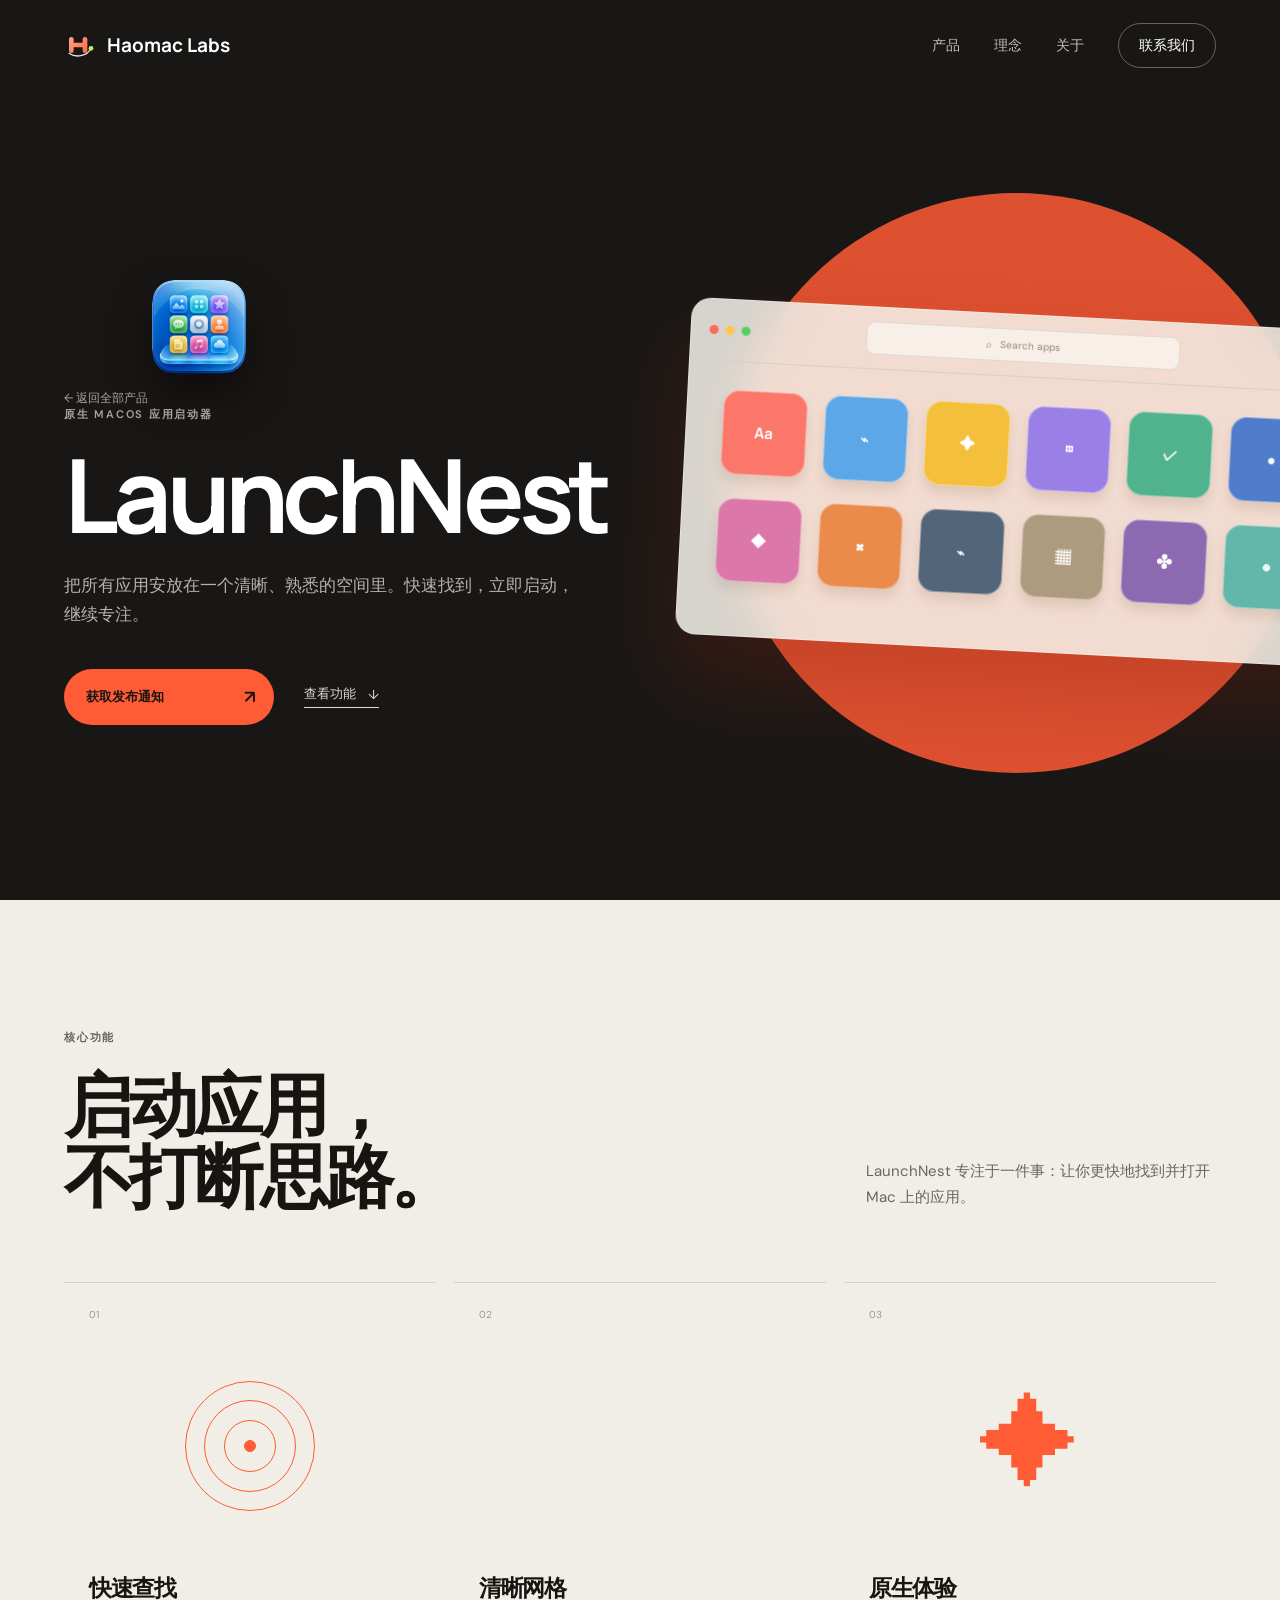
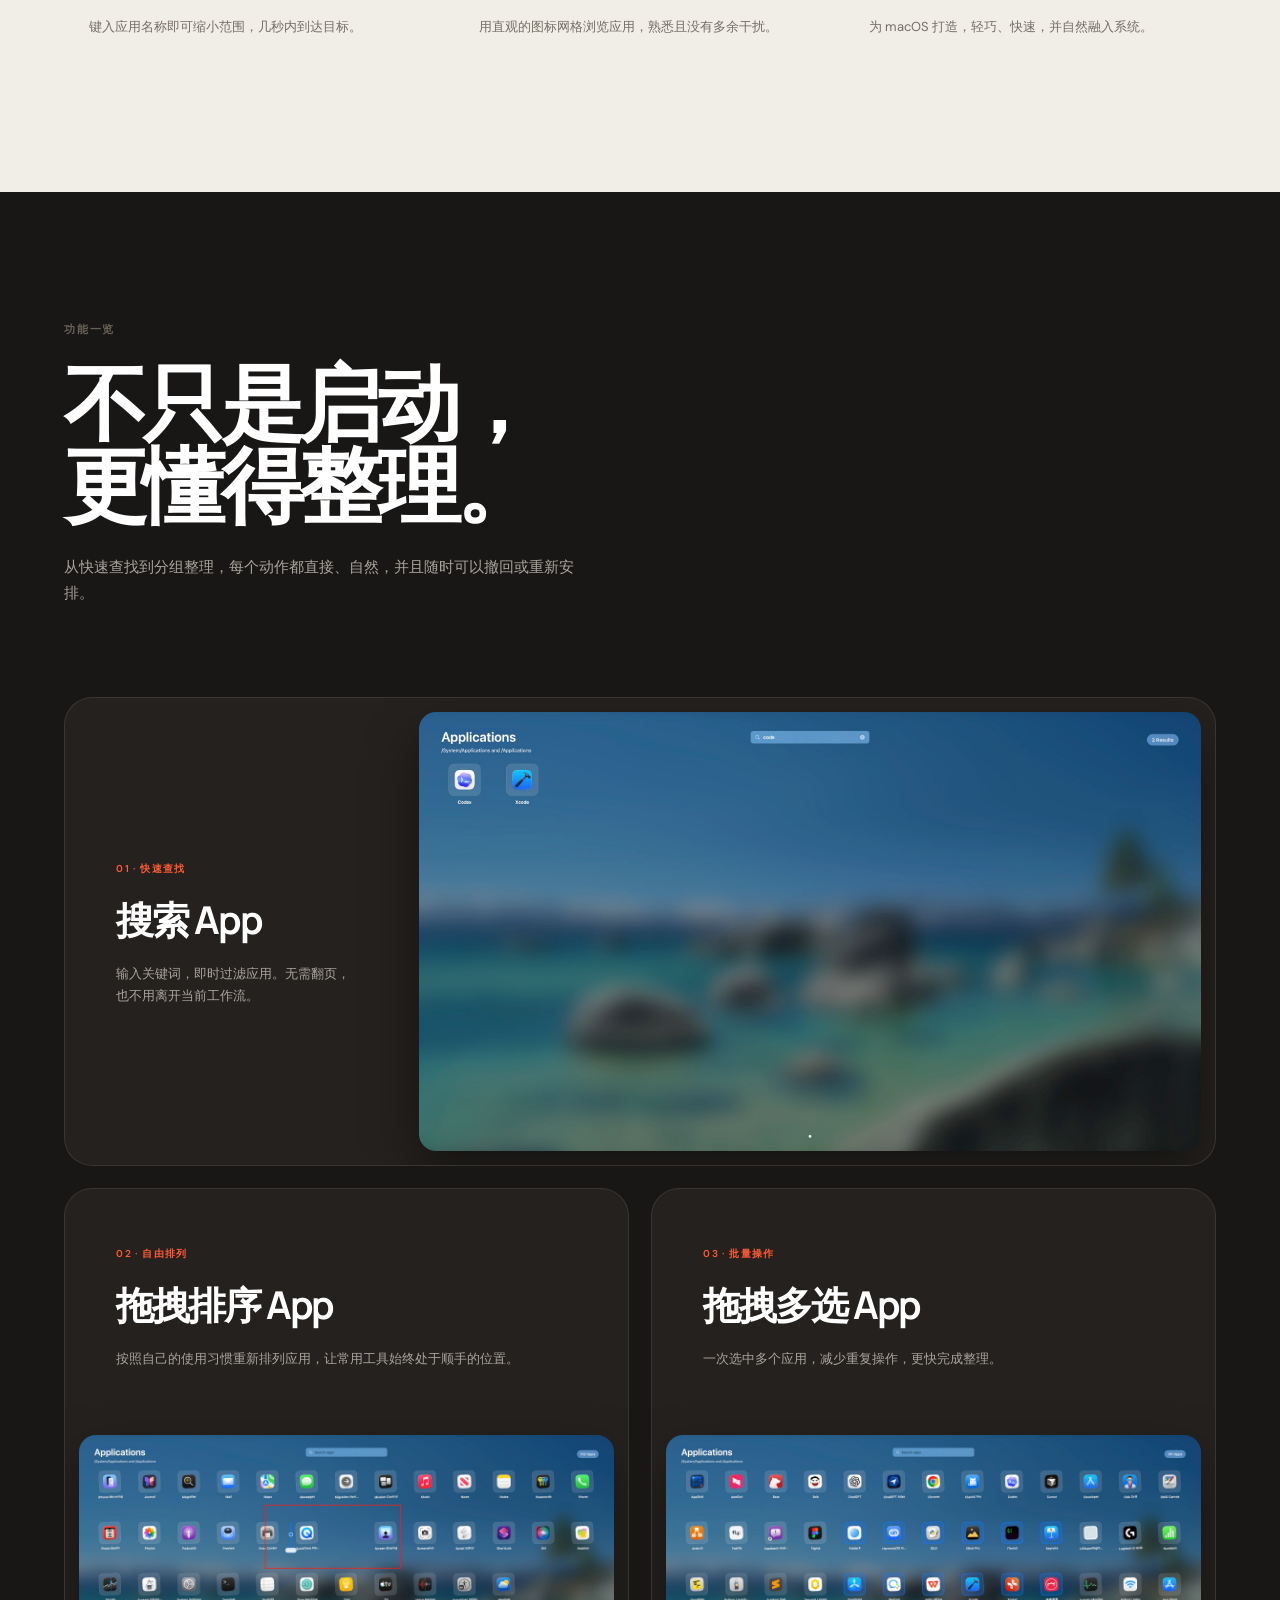
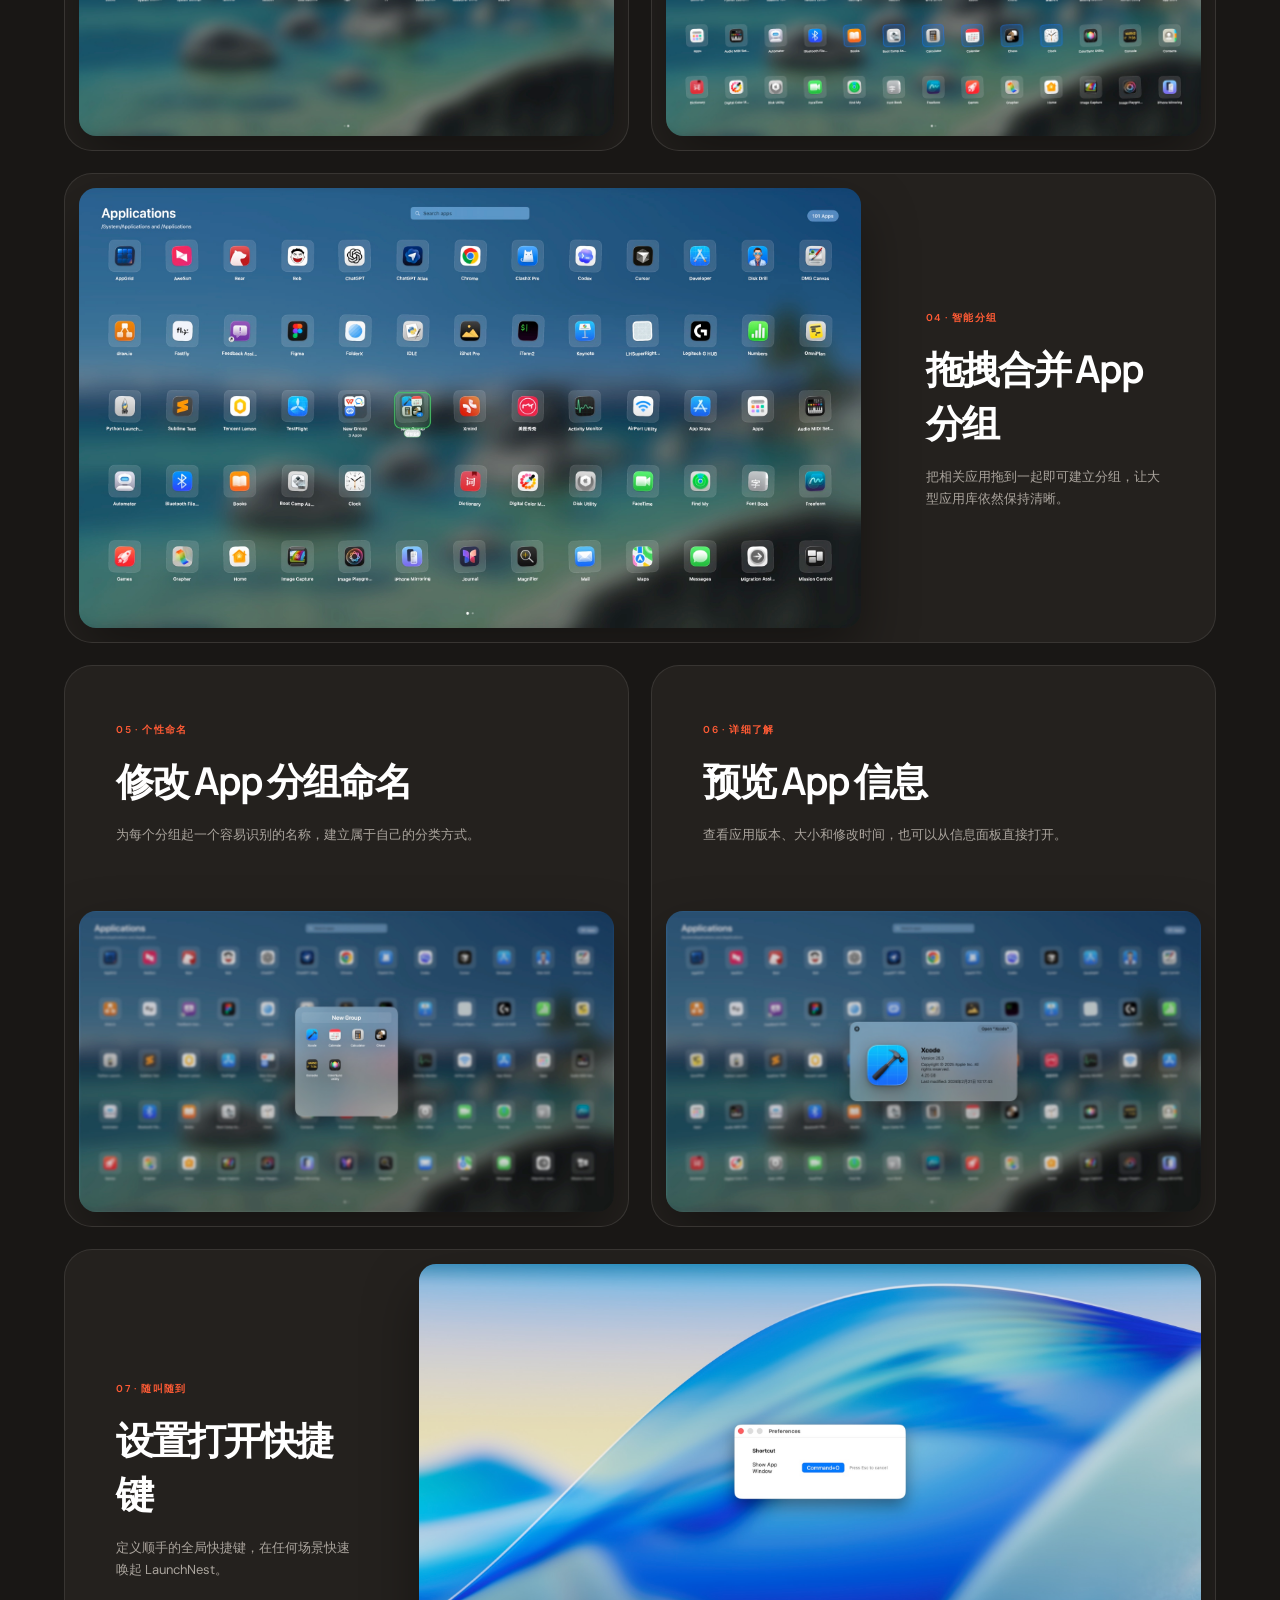
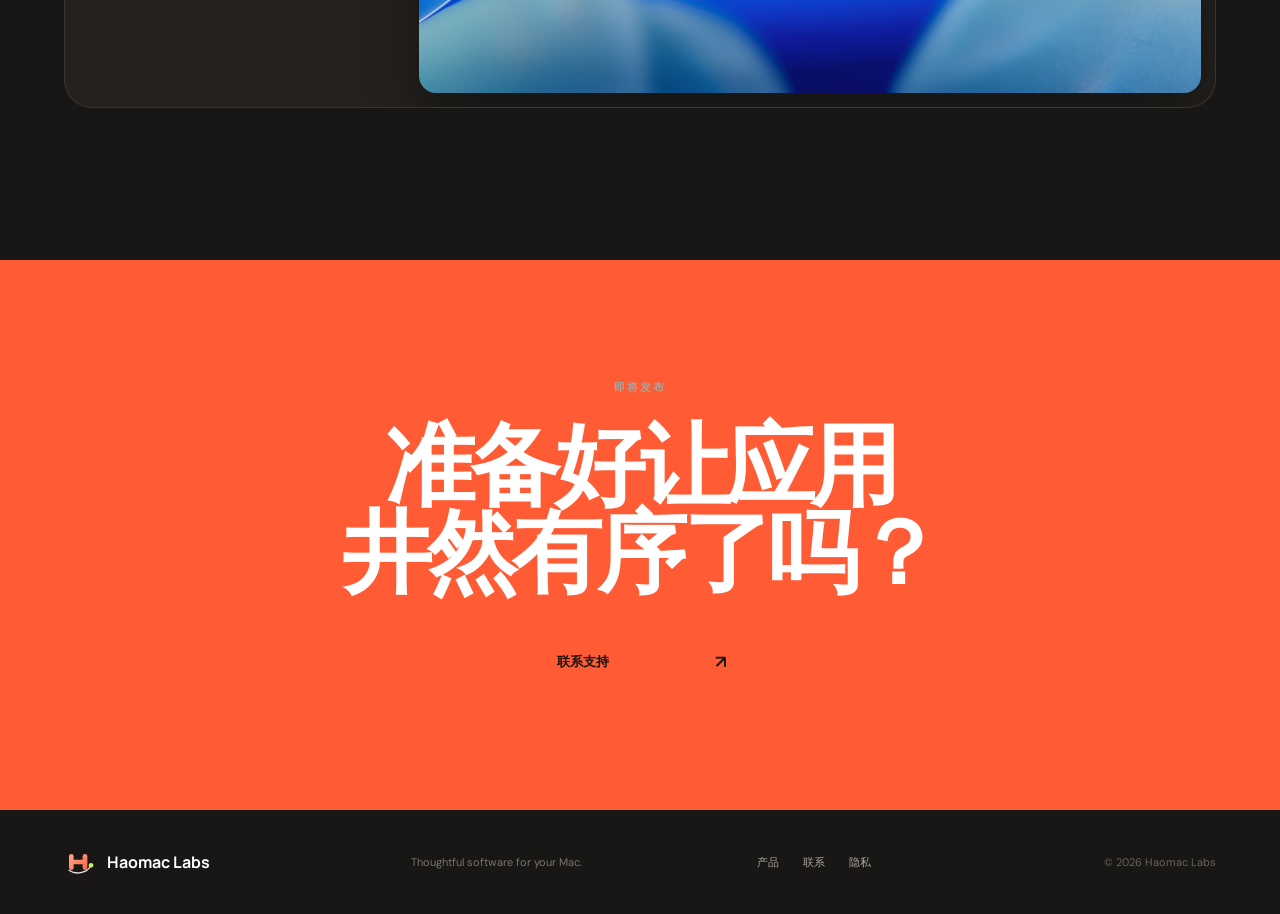
==== launch-nest.html @ 1f2d96f1 "更新网站" ====
<!doctype html>
<html lang="zh-CN">
  <head>
    <meta charset="UTF-8" />
    <meta name="viewport" content="width=device-width, initial-scale=1.0" />
    <meta name="description" content="LaunchNest，一款清晰、快速的原生 macOS 应用启动器。" />
    <title>LaunchNest — Haomac Labs</title>
    <link rel="icon" type="image/svg+xml" href="assets/haomac-labs-favicon.svg" />
    <link rel="stylesheet" href="styles.css" />
    <script src="product.js" defer></script>
  </head>
  <body class="product-page">
    <header class="site-header">
      <a class="brand" href="index.html" aria-label="返回 Haomac Labs 首页">
        <img class="brand-mark" src="assets/haomac-labs-mark.svg" alt="" aria-hidden="true" />
        <span>Haomac Labs</span>
      </a>
      <button class="menu-button" type="button" aria-expanded="false" aria-label="打开菜单">
        <span></span><span></span>
      </button>
      <nav class="site-nav" aria-label="主导航">
        <a href="index.html#products">产品</a>
        <a href="index.html#principles">理念</a>
        <a href="index.html#about">关于</a>
        <a class="nav-pill" href="mailto:support@haomaclabs.com">联系我们</a>
      </nav>
    </header>

    <main>
      <section class="product-hero">
        <div class="product-hero-copy">
          <a class="back-link" href="index.html#products">← 返回全部产品</a>
          <img class="product-page-icon" src="assets/launchnest-icon.png" alt="LaunchNest 图标" />
          <p class="eyebrow light">原生 macOS 应用启动器</p>
          <h1>LaunchNest</h1>
          <p class="product-lead">
            把所有应用安放在一个清晰、熟悉的空间里。快速找到，立即启动，继续专注。
          </p>
          <div class="hero-actions">
            <a class="button primary" href="mailto:support@haomaclabs.com?subject=LaunchNest">获取发布通知 <span>↗</span></a>
            <a class="text-link light" href="#features">查看功能 <span>↓</span></a>
          </div>
        </div>
        <div class="product-visual" aria-hidden="true">
          <div class="showcase-glow"></div>
          <div class="mac-window">
            <div class="window-bar">
              <div class="traffic"><i></i><i></i><i></i></div>
              <div class="search">⌕&nbsp;&nbsp; Search apps</div><span></span>
            </div>
            <div class="apps-grid">
              <div class="mini-app coral">Aa</div><div class="mini-app sky">⌁</div>
              <div class="mini-app yellow">✦</div><div class="mini-app purple">◫</div>
              <div class="mini-app green">✓</div><div class="mini-app blue">●</div>
              <div class="mini-app pink">◆</div><div class="mini-app orange">⌘</div>
              <div class="mini-app navy">⌁</div><div class="mini-app cream">▦</div>
              <div class="mini-app violet">✣</div><div class="mini-app mint">◉</div>
            </div>
          </div>
        </div>
      </section>

      <section class="section product-features" id="features">
        <div class="section-heading">
          <div><p class="eyebrow">核心功能</p><h2>启动应用，<br />不打断思路。</h2></div>
          <p>LaunchNest 专注于一件事：让你更快地找到并打开 Mac 上的应用。</p>
        </div>
        <div class="principle-grid">
          <article class="principle-card"><span class="principle-number">01</span><div class="principle-symbol symbol-focus"><i></i></div><h3>快速查找</h3><p>键入应用名称即可缩小范围，几秒内到达目标。</p></article>
          <article class="principle-card"><span class="principle-number">02</span><div class="principle-symbol symbol-native"><i></i><i></i><i></i></div><h3>清晰网格</h3><p>用直观的图标网格浏览应用，熟悉且没有多余干扰。</p></article>
          <article class="principle-card"><span class="principle-number">03</span><div class="principle-symbol symbol-care">✦</div><h3>原生体验</h3><p>为 macOS 打造，轻巧、快速，并自然融入系统。</p></article>
        </div>
      </section>

      <section class="feature-gallery" id="gallery">
        <div class="gallery-heading">
          <p class="eyebrow">功能一览</p>
          <h2>不只是启动，<br />更懂得整理。</h2>
          <p>从快速查找到分组整理，每个动作都直接、自然，并且随时可以撤回或重新安排。</p>
        </div>

        <article class="screenshot-feature screenshot-feature-wide">
          <div class="screenshot-copy">
            <span>01 · 快速查找</span>
            <h3>搜索 App</h3>
            <p>输入关键词，即时过滤应用。无需翻页，也不用离开当前工作流。</p>
          </div>
          <div class="screenshot-frame">
            <img src="assets/launch-nest/search-app.jpg" width="2240" height="1260" alt="LaunchNest 根据 code 关键词搜索并显示 Codex 和 Xcode" loading="lazy" />
          </div>
        </article>

        <div class="screenshot-pair">
          <article class="screenshot-feature">
            <div class="screenshot-copy">
              <span>02 · 自由排列</span>
              <h3>拖拽排序 App</h3>
              <p>按照自己的使用习惯重新排列应用，让常用工具始终处于顺手的位置。</p>
            </div>
            <div class="screenshot-frame">
              <img src="assets/launch-nest/reorder-apps.jpg" width="2240" height="1260" alt="在 LaunchNest 网格中拖拽应用调整排序" loading="lazy" />
            </div>
          </article>
          <article class="screenshot-feature">
            <div class="screenshot-copy">
              <span>03 · 批量操作</span>
              <h3>拖拽多选 App</h3>
              <p>一次选中多个应用，减少重复操作，更快完成整理。</p>
            </div>
            <div class="screenshot-frame">
              <img src="assets/launch-nest/multi-select-apps.jpg" width="2240" height="1260" alt="LaunchNest 中多个应用被同时选中" loading="lazy" />
            </div>
          </article>
        </div>

        <article class="screenshot-feature screenshot-feature-wide screenshot-feature-reverse">
          <div class="screenshot-copy">
            <span>04 · 智能分组</span>
            <h3>拖拽合并 App 分组</h3>
            <p>把相关应用拖到一起即可建立分组，让大型应用库依然保持清晰。</p>
          </div>
          <div class="screenshot-frame">
            <img src="assets/launch-nest/merge-groups.jpg" width="2240" height="1260" alt="在 LaunchNest 中拖拽应用合并为新分组" loading="lazy" />
          </div>
        </article>

        <div class="screenshot-pair">
          <article class="screenshot-feature">
            <div class="screenshot-copy">
              <span>05 · 个性命名</span>
              <h3>修改 App 分组命名</h3>
              <p>为每个分组起一个容易识别的名称，建立属于自己的分类方式。</p>
            </div>
            <div class="screenshot-frame">
              <img src="assets/launch-nest/rename-group.jpg" width="2240" height="1260" alt="LaunchNest 中正在为应用分组修改名称" loading="lazy" />
            </div>
          </article>
          <article class="screenshot-feature">
            <div class="screenshot-copy">
              <span>06 · 详细了解</span>
              <h3>预览 App 信息</h3>
              <p>查看应用版本、大小和修改时间，也可以从信息面板直接打开。</p>
            </div>
            <div class="screenshot-frame">
              <img src="assets/launch-nest/preview-app-info.jpg" width="2240" height="1260" alt="LaunchNest 中显示 Xcode 的应用详细信息" loading="lazy" />
            </div>
          </article>
        </div>

        <article class="screenshot-feature screenshot-feature-wide">
          <div class="screenshot-copy">
            <span>07 · 随叫随到</span>
            <h3>设置打开快捷键</h3>
            <p>定义顺手的全局快捷键，在任何场景快速唤起 LaunchNest。</p>
          </div>
          <div class="screenshot-frame">
            <img src="assets/launch-nest/set-shortcut.jpg" width="2240" height="1228" alt="LaunchNest 偏好设置中配置打开窗口快捷键" loading="lazy" />
          </div>
        </article>
      </section>

      <section class="product-cta">
        <p class="eyebrow light">即将发布</p>
        <h2>准备好让应用<br />井然有序了吗？</h2>
        <a class="button primary" href="mailto:support@haomaclabs.com?subject=LaunchNest">联系支持 <span>↗</span></a>
      </section>
    </main>

    <footer>
      <a class="brand footer-brand" href="index.html"><img class="brand-mark" src="assets/haomac-labs-mark.svg" alt="" aria-hidden="true" /><span>Haomac Labs</span></a>
      <p>Thoughtful software for your Mac.</p>
      <div class="footer-links"><a href="index.html#products">产品</a><a href="mailto:support@haomaclabs.com">联系</a><a href="privacy.html">隐私</a></div>
      <span class="copyright">© <span id="year"></span> Haomac Labs</span>
    </footer>
  </body>
</html>
---- styles.css ----
@import url("https://fonts.googleapis.com/css2?family=DM+Sans:wght@400;500;600&family=Manrope:wght@500;600;700;800&display=swap");

:root {
  --ink: #171512;
  --paper: #f1eee7;
  --paper-light: #faf8f3;
  --line: #d7d2c9;
  --orange: #ff5b35;
  --peach: #ffac91;
  --lime: #c7f25b;
  --violet: #b9a6ff;
  --blue: #9edbff;
  --radius: 28px;
}

* { box-sizing: border-box; }
html { scroll-behavior: smooth; }
body {
  margin: 0;
  color: var(--ink);
  background: var(--paper);
  font-family: "DM Sans", sans-serif;
  -webkit-font-smoothing: antialiased;
}
a { color: inherit; text-decoration: none; }
button, input { font: inherit; }

.site-header {
  position: absolute;
  z-index: 10;
  top: 0;
  left: 0;
  width: 100%;
  height: 90px;
  padding: 0 5vw;
  display: flex;
  align-items: center;
  justify-content: space-between;
  color: white;
}
.brand { display: flex; align-items: center; gap: 11px; font: 700 19px/1 "Manrope", sans-serif; }
.brand-mark { width: 32px; height: 32px; display: block; transition: transform .3s ease; }
.brand:hover .brand-mark { transform: rotate(-5deg) scale(1.06); }
.site-nav { display: flex; align-items: center; gap: 34px; font-size: 14px; }
.site-nav > a:not(.nav-pill) { opacity: .72; transition: opacity .2s; }
.site-nav > a:hover { opacity: 1; }
.nav-pill { padding: 12px 20px; border: 1px solid #ffffff52; border-radius: 30px; }
.menu-button { display: none; }

.hero {
  position: relative;
  min-height: 720px;
  height: 100vh;
  max-height: 920px;
  padding: 16vh 5vw 5vh;
  display: flex;
  align-items: center;
  overflow: hidden;
  color: white;
  background: #191715;
}
.hero-copy { position: relative; z-index: 2; width: min(610px, 48vw); }
.eyebrow { margin: 0 0 24px; color: #686158; font-size: 11px; font-weight: 600; letter-spacing: .16em; text-transform: uppercase; }
.eyebrow.light { color: #aaa49d; }
h1, h2, h3 { margin: 0; font-family: "Manrope", sans-serif; letter-spacing: -.055em; }
h1 { font-size: clamp(64px, 7.4vw, 112px); line-height: .94; font-weight: 700; }
.hero-intro { width: min(480px, 100%); margin: 34px 0 40px; color: #b7b1aa; font-size: 17px; line-height: 1.7; }
.hero-actions { display: flex; align-items: center; gap: 30px; }
.button { display: inline-flex; align-items: center; justify-content: space-between; min-width: 210px; padding: 16px 18px 16px 22px; border-radius: 100px; font-size: 13px; font-weight: 600; transition: transform .25s, background .25s; }
.button span { font-size: 18px; }
.button:hover { transform: translateY(-3px); }
.button.primary { color: var(--ink); background: var(--orange); }
.button.primary:hover { background: #ff7658; }
.button.pale { color: var(--ink); background: var(--paper-light); }
.text-link { display: inline-flex; align-items: center; gap: 12px; padding-bottom: 4px; border-bottom: 1px solid currentColor; font-size: 13px; }
.text-link.light { color: #ddd8d1; }
.text-link span { transition: transform .2s; }
.text-link:hover span { transform: translateX(4px); }

.hero-art { position: absolute; right: -2vw; top: 9%; width: 52vw; height: 82%; }
.sun { position: absolute; width: 37vw; height: 37vw; max-width: 570px; max-height: 570px; right: 4vw; top: 13%; border-radius: 50%; background: var(--orange); box-shadow: 0 0 120px #ff5b3533; }
.orbit { position: absolute; z-index: 1; border: 1px solid #ffffff31; border-radius: 50%; transform: rotate(-24deg); }
.orbit-one { width: 52vw; height: 19vw; right: -2vw; top: 33%; }
.orbit-two { width: 43vw; height: 15vw; right: 3vw; top: 37%; transform: rotate(33deg); }
.tile { position: absolute; z-index: 2; display: grid; padding: 16px; border: 1px solid #ffffff24; border-radius: 27px; backdrop-filter: blur(10px); box-shadow: 0 24px 60px #0005; }
.tile-one { width: 150px; height: 150px; top: 17%; left: 6%; grid-template-columns: repeat(2, 1fr); gap: 10px; transform: rotate(-12deg); background: #ffb69eeb; }
.tile-one span { border-radius: 13px; background: #fff7; }
.tile-one span:nth-child(2), .tile-one span:nth-child(3) { background: #171512; }
.tile-two { width: 210px; height: 150px; right: 2%; bottom: 12%; grid-template-columns: repeat(3, 1fr); gap: 10px; transform: rotate(9deg); background: #2b2825e8; }
.tile-two i { border-radius: 50%; background: #ddd; }
.tile-two i:nth-child(2), .tile-two i:nth-child(5) { background: var(--lime); }
.tile-two i:nth-child(3) { background: var(--violet); }
.tile-two i:nth-child(4) { background: var(--blue); }
.spark { position: absolute; z-index: 2; font-size: 54px; color: #fff0e8; }
.spark-one { right: 14%; top: 12%; }
.spark-two { left: 12%; bottom: 12%; font-size: 30px; }
.hero-foot { position: absolute; z-index: 2; left: 5vw; right: 5vw; bottom: 34px; display: flex; justify-content: space-between; color: #85807a; font-size: 10px; letter-spacing: .12em; text-transform: uppercase; }
.scroll-hint { display: flex; align-items: center; gap: 12px; }
.scroll-hint i { display: block; width: 50px; height: 1px; background: currentColor; }

.section { padding: 130px 5vw; }
.section-heading { display: grid; grid-template-columns: 1fr 350px; align-items: end; gap: 60px; margin-bottom: 72px; }
.section-heading h2, .newsletter-section h2 { font-size: clamp(48px, 5.4vw, 80px); line-height: 1.02; }
.section-heading > p { margin: 0; color: #6b655d; font-size: 15px; line-height: 1.7; }
.product-grid { display: grid; grid-template-columns: repeat(3, 1fr); gap: 18px; }
.product-card { min-height: 445px; padding: 24px; display: flex; flex-direction: column; justify-content: space-between; border: 1px solid var(--line); border-radius: var(--radius); background: var(--paper-light); transition: transform .3s, box-shadow .3s; }
.product-card:hover { transform: translateY(-7px); box-shadow: 0 20px 50px #39302012; }
.product-card.coming-soon { background: transparent; }
.product-top { display: flex; align-items: start; justify-content: space-between; }
.product-icon { width: 90px; height: 90px; border-radius: 20px; box-shadow: 0 12px 30px #342b2333; }
.product-status { padding: 7px 11px; color: #5e574e; border: 1px solid var(--line); border-radius: 30px; font-size: 9px; letter-spacing: .12em; text-transform: uppercase; }
.product-category { margin: 0 0 12px; color: #8b847b; font-size: 10px; letter-spacing: .12em; text-transform: uppercase; }
.product-name { font-size: 34px; }
.product-description { margin: 14px 0 0; color: #726b62; font-size: 14px; line-height: 1.65; }
.product-link { padding-top: 18px; display: flex; justify-content: space-between; border-top: 1px solid var(--line); font-size: 12px; font-weight: 600; }
.placeholder-icon { width: 90px; height: 90px; display: grid; place-items: center; border-radius: 20px; color: #858078; background: #e4e0d7; font: 600 32px/1 "Manrope"; }

.feature-section { min-height: 760px; padding: 115px 5vw; display: grid; grid-template-columns: .8fr 1.2fr; align-items: center; gap: 6vw; overflow: hidden; color: white; background: #ff5b35; }
.feature-copy { position: relative; z-index: 2; }
.feature-copy h2, .about-copy h2 { font-size: clamp(55px, 6.7vw, 96px); line-height: .98; }
.feature-copy > p:not(.eyebrow), .about-copy > p:not(.eyebrow) { margin: 30px 0; color: #522014c7; font-size: 15px; line-height: 1.75; }
.feature-list { margin: 0 0 36px; padding: 0; list-style: none; border-top: 1px solid #6627173b; }
.feature-list li { padding: 13px 0; display: flex; gap: 25px; border-bottom: 1px solid #6627173b; font-size: 13px; }
.feature-list span { color: #69291b8c; font-size: 10px; }
.app-showcase { position: relative; min-height: 550px; display: grid; place-items: center; }
.showcase-glow { position: absolute; width: 580px; height: 580px; border-radius: 50%; background: #ff9478; }
.mac-window { position: relative; z-index: 1; width: min(680px, 52vw); padding-bottom: 26px; overflow: hidden; border: 1px solid #fff5; border-radius: 20px; background: #f5f1e9dc; box-shadow: 0 45px 80px #87210f45; transform: rotate(3deg); backdrop-filter: blur(18px); }
.window-bar { height: 62px; padding: 0 18px; display: grid; grid-template-columns: 1fr 2fr 1fr; align-items: center; border-bottom: 1px solid #d5d0c7; }
.traffic { display: flex; gap: 7px; }
.traffic i { width: 9px; height: 9px; border-radius: 50%; background: #ff6959; }
.traffic i:nth-child(2) { background: #ffc64d; }
.traffic i:nth-child(3) { background: #54cf63; }
.search { padding: 9px; color: #8d8780; border: 1px solid #ded9d0; border-radius: 9px; background: #fff8; font-size: 10px; text-align: center; }
.apps-grid { padding: 28px 36px; display: grid; grid-template-columns: repeat(6, 1fr); gap: 24px 18px; }
.mini-app { aspect-ratio: 1; display: grid; place-items: center; color: white; border-radius: 16px; font: 700 15px/1 "Manrope"; box-shadow: inset 0 0 0 1px #fff5, 0 8px 12px #54311b1e; }
.coral { background: #fb776a; }.sky { background: #5ba7e8; }.yellow { background: #f4bf3a; }.purple { background: #9a7fe7; }
.green { background: #50b38d; }.blue { background: #507ccc; }.pink { background: #dc77a9; }.orange { background: #ea8b4b; }
.navy { background: #526579; }.cream { background: #ae9b7f; }.violet { background: #8d69b2; }.mint { background: #62b7aa; }
.floating-icon { position: absolute; z-index: 2; width: 125px; height: 125px; left: 1%; bottom: 8%; border-radius: 27px; box-shadow: 0 25px 40px #71210f72; transform: rotate(-9deg); }

.product-hero { min-height: 100vh; padding: 145px 5vw 80px; display: grid; grid-template-columns: .85fr 1.15fr; align-items: center; gap: 6vw; overflow: hidden; color: white; background: #191715; }
.product-hero-copy { position: relative; z-index: 2; }
.product-hero h1 { font-size: clamp(65px, 8vw, 120px); }
.product-page-icon { width: 94px; height: 94px; margin: 40px 0 28px; border-radius: 22px; box-shadow: 0 20px 45px #0007; }
.product-lead { max-width: 510px; margin: 28px 0 40px; color: #b7b1aa; font-size: 17px; line-height: 1.7; }
.back-link { display: inline-block; color: #aaa49d; font-size: 12px; transition: color .2s; }
.back-link:hover { color: var(--orange); }
.product-visual { position: relative; min-height: 570px; display: grid; place-items: center; }
.product-visual .showcase-glow { background: var(--orange); opacity: .85; }
.product-visual .mac-window { width: min(680px, 52vw); transform: rotate(3deg); }
.product-features { background: var(--paper); }
.feature-gallery { padding: 130px 5vw; color: white; background: #191715; }
.gallery-heading { max-width: 760px; margin-bottom: 90px; }
.gallery-heading h2 { font-size: clamp(52px, 6.5vw, 96px); line-height: .98; }
.gallery-heading > p:last-child { max-width: 520px; margin: 30px 0 0; color: #aaa49d; font-size: 15px; line-height: 1.75; }
.screenshot-feature { overflow: hidden; border: 1px solid #ffffff17; border-radius: 28px; background: #24211e; }
.screenshot-feature-wide { margin-bottom: 22px; display: grid; grid-template-columns: minmax(250px, .42fr) 1fr; align-items: center; }
.screenshot-feature-reverse { grid-template-columns: 1fr minmax(250px, .42fr); }
.screenshot-feature-reverse .screenshot-copy { order: 2; }
.screenshot-feature-reverse .screenshot-frame { order: 1; }
.screenshot-pair { margin-bottom: 22px; display: grid; grid-template-columns: repeat(2, minmax(0, 1fr)); gap: 22px; }
.screenshot-copy { padding: clamp(26px, 4vw, 58px); }
.screenshot-copy span { color: var(--orange); font-size: 10px; font-weight: 600; letter-spacing: .14em; text-transform: uppercase; }
.screenshot-copy h3 { margin-top: 16px; font-size: clamp(27px, 3vw, 42px); }
.screenshot-copy p { margin: 16px 0 0; color: #aaa49d; font-size: 13px; line-height: 1.7; }
.screenshot-frame { padding: 14px; }
.screenshot-frame img { width: 100%; height: auto; display: block; border-radius: 17px; box-shadow: 0 25px 55px #0006; }
.product-cta { padding: 120px 5vw; display: flex; flex-direction: column; align-items: center; color: white; background: var(--orange); text-align: center; }
.product-cta h2 { margin-bottom: 40px; font-size: clamp(50px, 7vw, 100px); line-height: .98; }
.legal-page { min-height: 100vh; color: white; background: #191715; }
.legal-content { width: min(760px, calc(100% - 40px)); margin: 0 auto; padding: 90px 0; }
.legal-content .eyebrow { margin-top: 90px; }
.legal-content h1 { margin-bottom: 45px; font-size: clamp(52px, 8vw, 92px); line-height: .98; }
.legal-content p { color: #aaa49d; font-size: 16px; line-height: 1.8; }
.legal-content p a { color: white; border-bottom: 1px solid #ffffff66; }
.legal-content .legal-date { margin-top: 45px; color: #6f6a64; font-size: 12px; }

.principle-grid { display: grid; grid-template-columns: repeat(3, 1fr); gap: 18px; }
.principle-card { min-height: 380px; padding: 25px; display: flex; flex-direction: column; border-top: 1px solid var(--line); }
.principle-number { color: #9c958c; font-size: 10px; }
.principle-symbol { position: relative; width: 130px; height: 130px; margin: auto; display: grid; place-items: center; }
.symbol-focus { border: 1px solid var(--orange); border-radius: 50%; }
.symbol-focus:before, .symbol-focus:after, .symbol-focus i { content: ""; position: absolute; border-radius: 50%; border: 1px solid var(--orange); }
.symbol-focus:before { width: 90px; height: 90px; }.symbol-focus:after { width: 50px; height: 50px; }.symbol-focus i { width: 12px; height: 12px; background: var(--orange); }
.symbol-native { grid-template-columns: repeat(3, 1fr); gap: 7px; }
.symbol-native i { height: 100%; border-radius: 50px; background: var(--ink); }
.symbol-native i:nth-child(2) { height: 60%; background: var(--orange); }
.symbol-care { color: var(--orange); font-size: 100px; }
.principle-card h3 { font-size: 23px; }
.principle-card p { margin: 12px 0 0; color: #756e65; font-size: 13px; line-height: 1.65; }

.about-section { min-height: 700px; display: grid; grid-template-columns: 1.1fr .9fr; color: white; background: #1a1816; }
.about-art { position: relative; overflow: hidden; min-height: 620px; background: #292521; }
.about-grid { position: absolute; inset: 0; opacity: .12; background-image: linear-gradient(#fff 1px, transparent 1px), linear-gradient(90deg, #fff 1px, transparent 1px); background-size: 60px 60px; }
.about-disc { position: absolute; width: 70%; aspect-ratio: 1; left: 15%; top: 14%; border-radius: 50%; background: var(--orange); }
.about-card { position: absolute; width: 220px; height: 280px; left: 50%; top: 50%; padding: 25px; display: flex; justify-content: space-between; color: var(--ink); background: var(--paper-light); border-radius: 18px; box-shadow: 0 30px 70px #0005; transform: translate(-50%, -50%) rotate(8deg); font: 800 52px/1 "Manrope"; }
.about-card span:last-child { align-self: end; }
.about-star { position: absolute; z-index: 2; right: 16%; top: 13%; color: white; font-size: 62px; }
.about-copy { padding: 10vw 7vw; align-self: center; }
.about-copy > p:not(.eyebrow) { color: #aaa49c; max-width: 470px; }

.newsletter-section { padding: 110px 5vw; display: grid; grid-template-columns: 1fr 1fr; align-items: end; gap: 8vw; background: var(--lime); }
.newsletter-form { position: relative; display: grid; grid-template-columns: 1fr auto; border-bottom: 1px solid #4c581f80; }
.newsletter-form input { min-width: 0; padding: 20px 0; border: 0; outline: 0; background: transparent; }
.newsletter-form input::placeholder { color: #58622f; }
.newsletter-form button { padding: 0; border: 0; color: var(--ink); background: transparent; cursor: pointer; font-weight: 600; }
.newsletter-form button span { margin-left: 15px; }
.form-status { position: absolute; left: 0; top: calc(100% + 12px); margin: 0; color: #4e5a27; font-size: 12px; }

footer { padding: 36px 5vw; display: grid; grid-template-columns: 1fr 1fr 1fr auto; align-items: center; gap: 25px; color: white; background: #191715; font-size: 11px; }
.footer-brand { font-size: 16px; }
footer p { margin: 0; color: #79746d; }
.footer-links { display: flex; gap: 24px; color: #aaa59e; }
.copyright { color: #68635d; }

.reveal { opacity: 0; transform: translateY(22px); transition: opacity .65s ease, transform .65s ease; }
.reveal.visible { opacity: 1; transform: translateY(0); }
.sr-only { position: absolute; width: 1px; height: 1px; padding: 0; margin: -1px; overflow: hidden; clip: rect(0,0,0,0); white-space: nowrap; border: 0; }

@media (max-width: 1000px) {
  .hero { min-height: 720px; padding-top: 140px; align-items: start; }
  .hero-copy { width: 70%; }
  .hero-art { opacity: .65; right: -20%; top: 20%; width: 70vw; }
  .product-grid, .principle-grid { grid-template-columns: repeat(2, 1fr); }
  .feature-section { grid-template-columns: 1fr; }
  .feature-copy { max-width: 600px; }
  .app-showcase { min-height: 480px; }
  .mac-window { width: min(680px, 82vw); }
  .about-section { grid-template-columns: 1fr; }
  .about-art { min-height: 540px; }
  .about-copy { padding: 90px 7vw; }
  .product-hero { grid-template-columns: 1fr; }
  .product-visual { min-height: 480px; }
  .product-visual .mac-window { width: min(680px, 82vw); }
  .screenshot-feature-wide, .screenshot-feature-reverse { grid-template-columns: 1fr; }
  .screenshot-feature-reverse .screenshot-copy, .screenshot-feature-reverse .screenshot-frame { order: initial; }
}

@media (max-width: 720px) {
  .site-header { height: 72px; padding: 0 20px; }
  .menu-button { z-index: 12; width: 40px; height: 40px; display: grid; place-items: center; border: 0; border-radius: 50%; color: white; background: #ffffff12; }
  .menu-button span { position: absolute; width: 17px; height: 1px; background: currentColor; transition: transform .2s; }
  .menu-button span:first-child { transform: translateY(-3px); }.menu-button span:last-child { transform: translateY(3px); }
  .menu-button.open span:first-child { transform: rotate(45deg); }.menu-button.open span:last-child { transform: rotate(-45deg); }
  .site-nav { position: fixed; inset: 0; padding: 120px 25px; display: none; flex-direction: column; align-items: start; gap: 30px; background: #191715f5; backdrop-filter: blur(15px); font: 600 32px/1 "Manrope"; }
  .site-nav.open { display: flex; }
  .nav-pill { padding: 0; border: 0; }
  .hero { min-height: 700px; height: auto; max-height: none; padding: 135px 20px 80px; }
  .hero-copy { width: 100%; }
  h1 { font-size: clamp(54px, 15vw, 70px); }
  .hero-intro { font-size: 15px; }
  .hero-actions { align-items: start; flex-direction: column; }
  .hero-art { width: 120vw; height: 60%; right: -52%; top: 34%; opacity: .35; }
  .sun { width: 85vw; height: 85vw; }
  .tile { transform: scale(.7); }
  .hero-foot { left: 20px; right: 20px; bottom: 20px; }
  .hero-foot > span:first-child { display: none; }
  .section { padding: 85px 20px; }
  .section-heading { grid-template-columns: 1fr; gap: 25px; margin-bottom: 45px; }
  .section-heading h2, .newsletter-section h2 { font-size: 45px; }
  .product-grid, .principle-grid { grid-template-columns: 1fr; }
  .product-card { min-height: 400px; }
  .feature-section { padding: 85px 20px; gap: 40px; }
  .feature-copy h2, .about-copy h2 { font-size: 54px; }
  .app-showcase { min-height: 340px; }
  .showcase-glow { width: 90vw; height: 90vw; }
  .mac-window { width: 100%; border-radius: 14px; }
  .apps-grid { padding: 20px; grid-template-columns: repeat(4, 1fr); gap: 15px; }
  .apps-grid > *:nth-child(n+9) { display: none; }
  .floating-icon { width: 80px; height: 80px; }
  .product-hero { padding: 115px 20px 70px; }
  .product-page-icon { width: 78px; height: 78px; margin: 32px 0 24px; border-radius: 18px; }
  .product-hero h1 { font-size: 56px; }
  .product-lead { font-size: 15px; }
  .product-visual { min-height: 330px; }
  .product-visual .mac-window { width: 100%; }
  .product-cta { padding: 85px 20px; }
  .product-cta h2 { font-size: 48px; }
  .feature-gallery { padding: 85px 20px; }
  .gallery-heading { margin-bottom: 50px; }
  .gallery-heading h2 { font-size: 48px; }
  .screenshot-pair { grid-template-columns: 1fr; }
  .screenshot-feature, .screenshot-feature-wide { border-radius: 20px; }
  .screenshot-frame { padding: 8px; }
  .screenshot-frame img { border-radius: 13px; }
  .about-art { min-height: 430px; }
  .about-card { width: 170px; height: 220px; font-size: 40px; }
  .about-copy { padding: 80px 20px; }
  .newsletter-section { padding: 80px 20px 95px; grid-template-columns: 1fr; gap: 50px; }
  footer { padding: 40px 20px; grid-template-columns: 1fr; }
}

@media (prefers-reduced-motion: reduce) {
  html { scroll-behavior: auto; }
  .reveal { opacity: 1; transform: none; transition: none; }
}
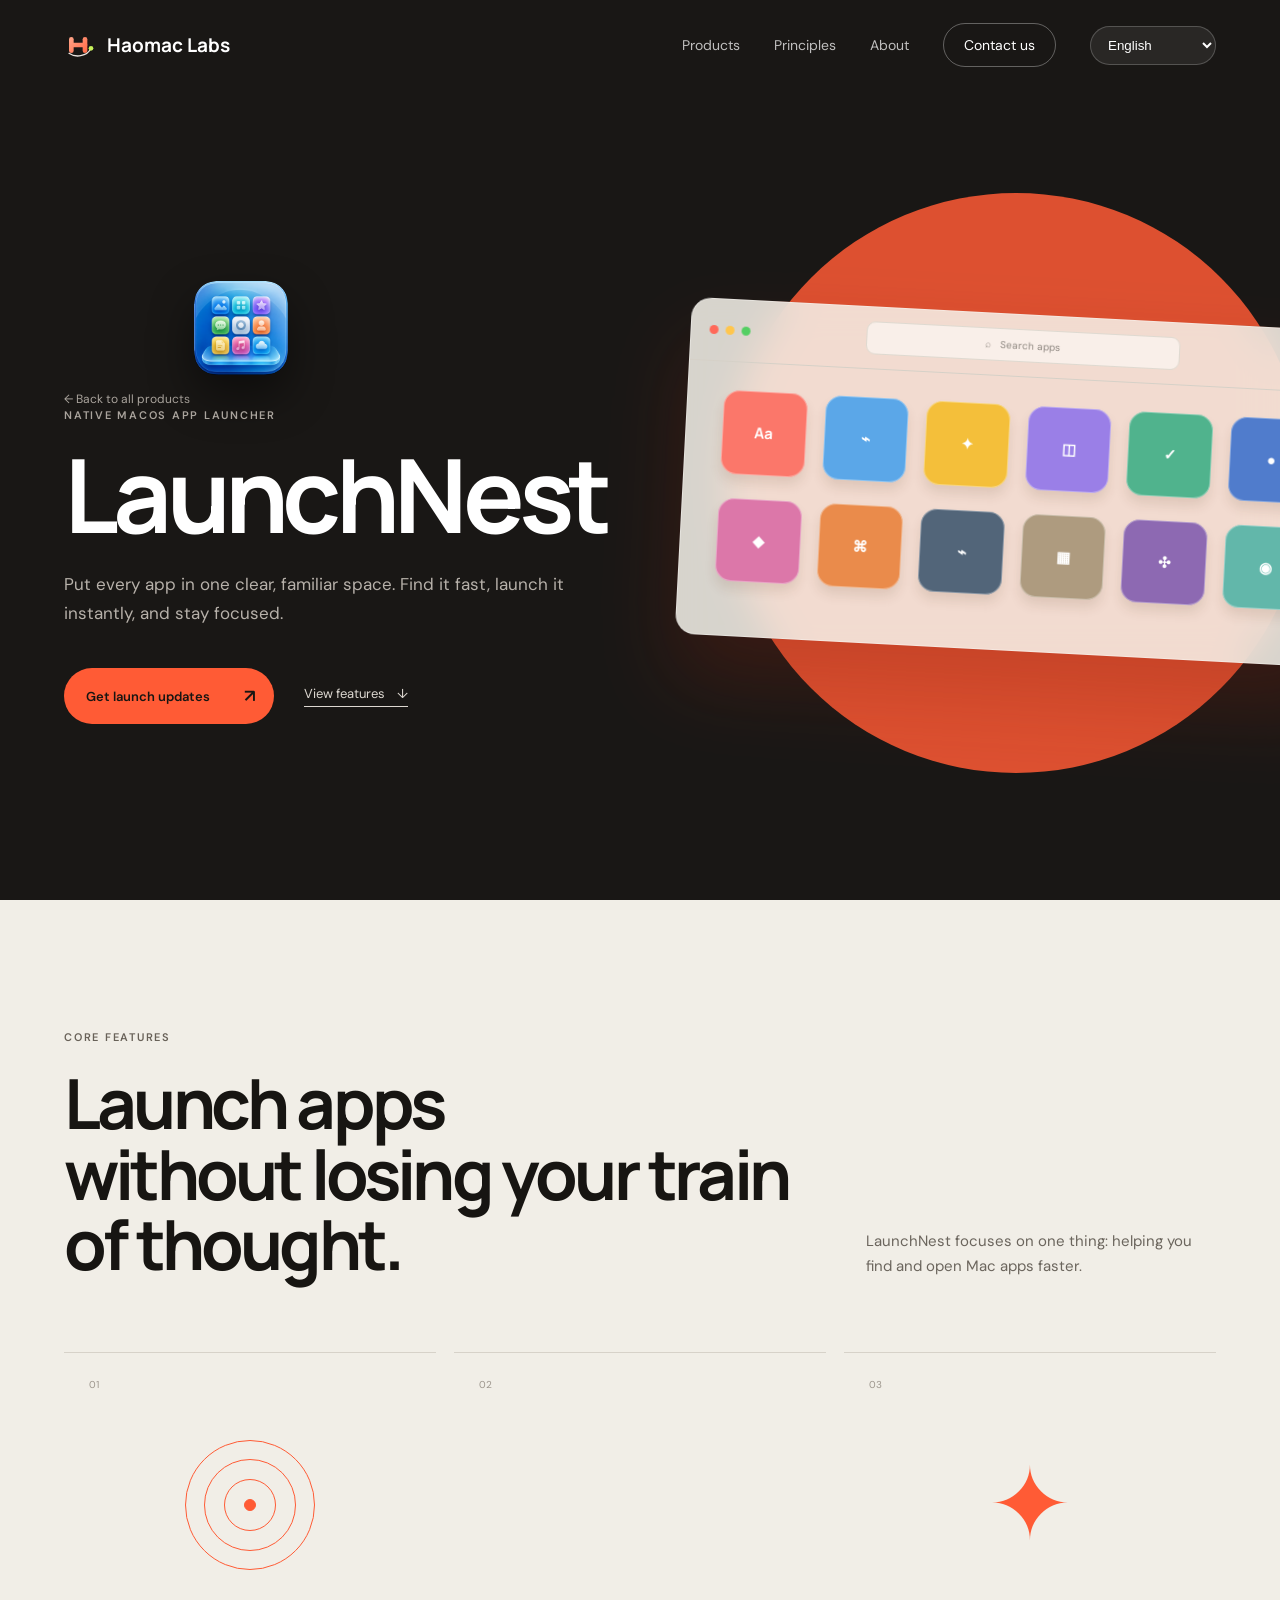
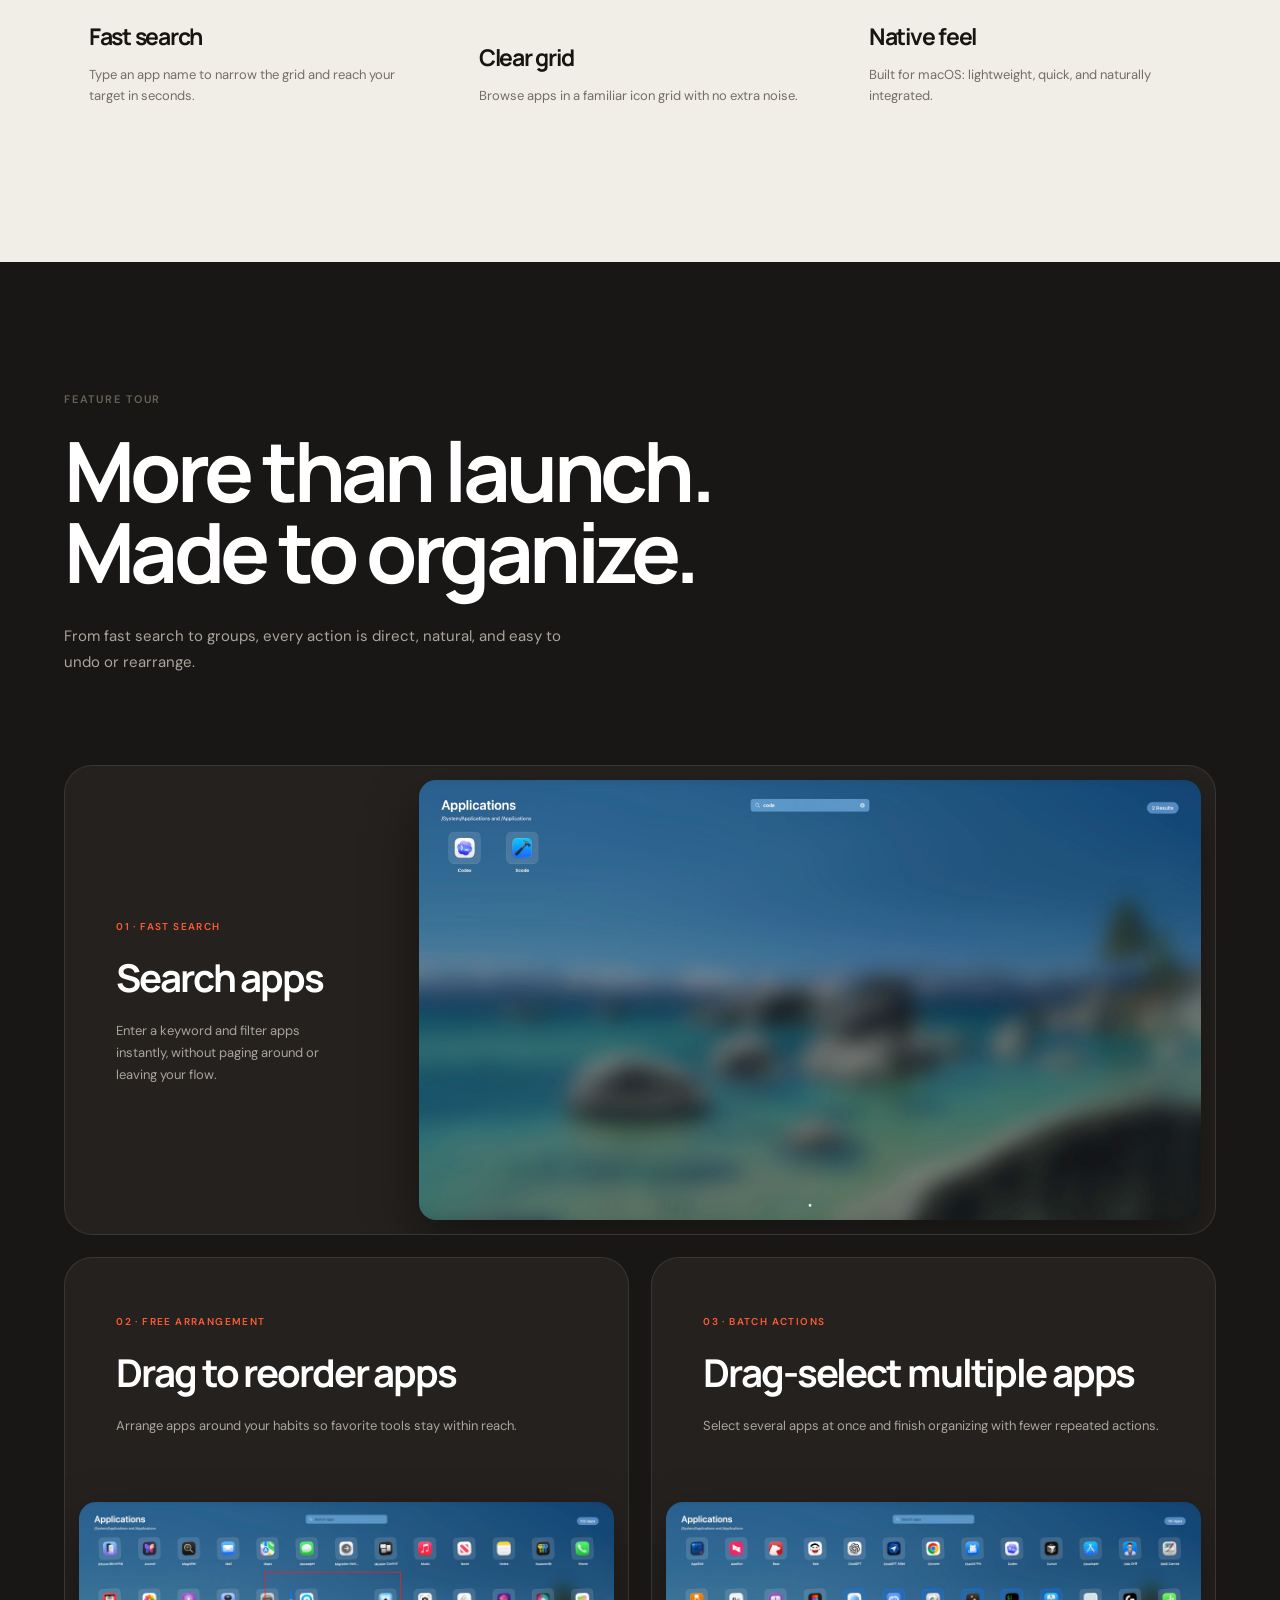
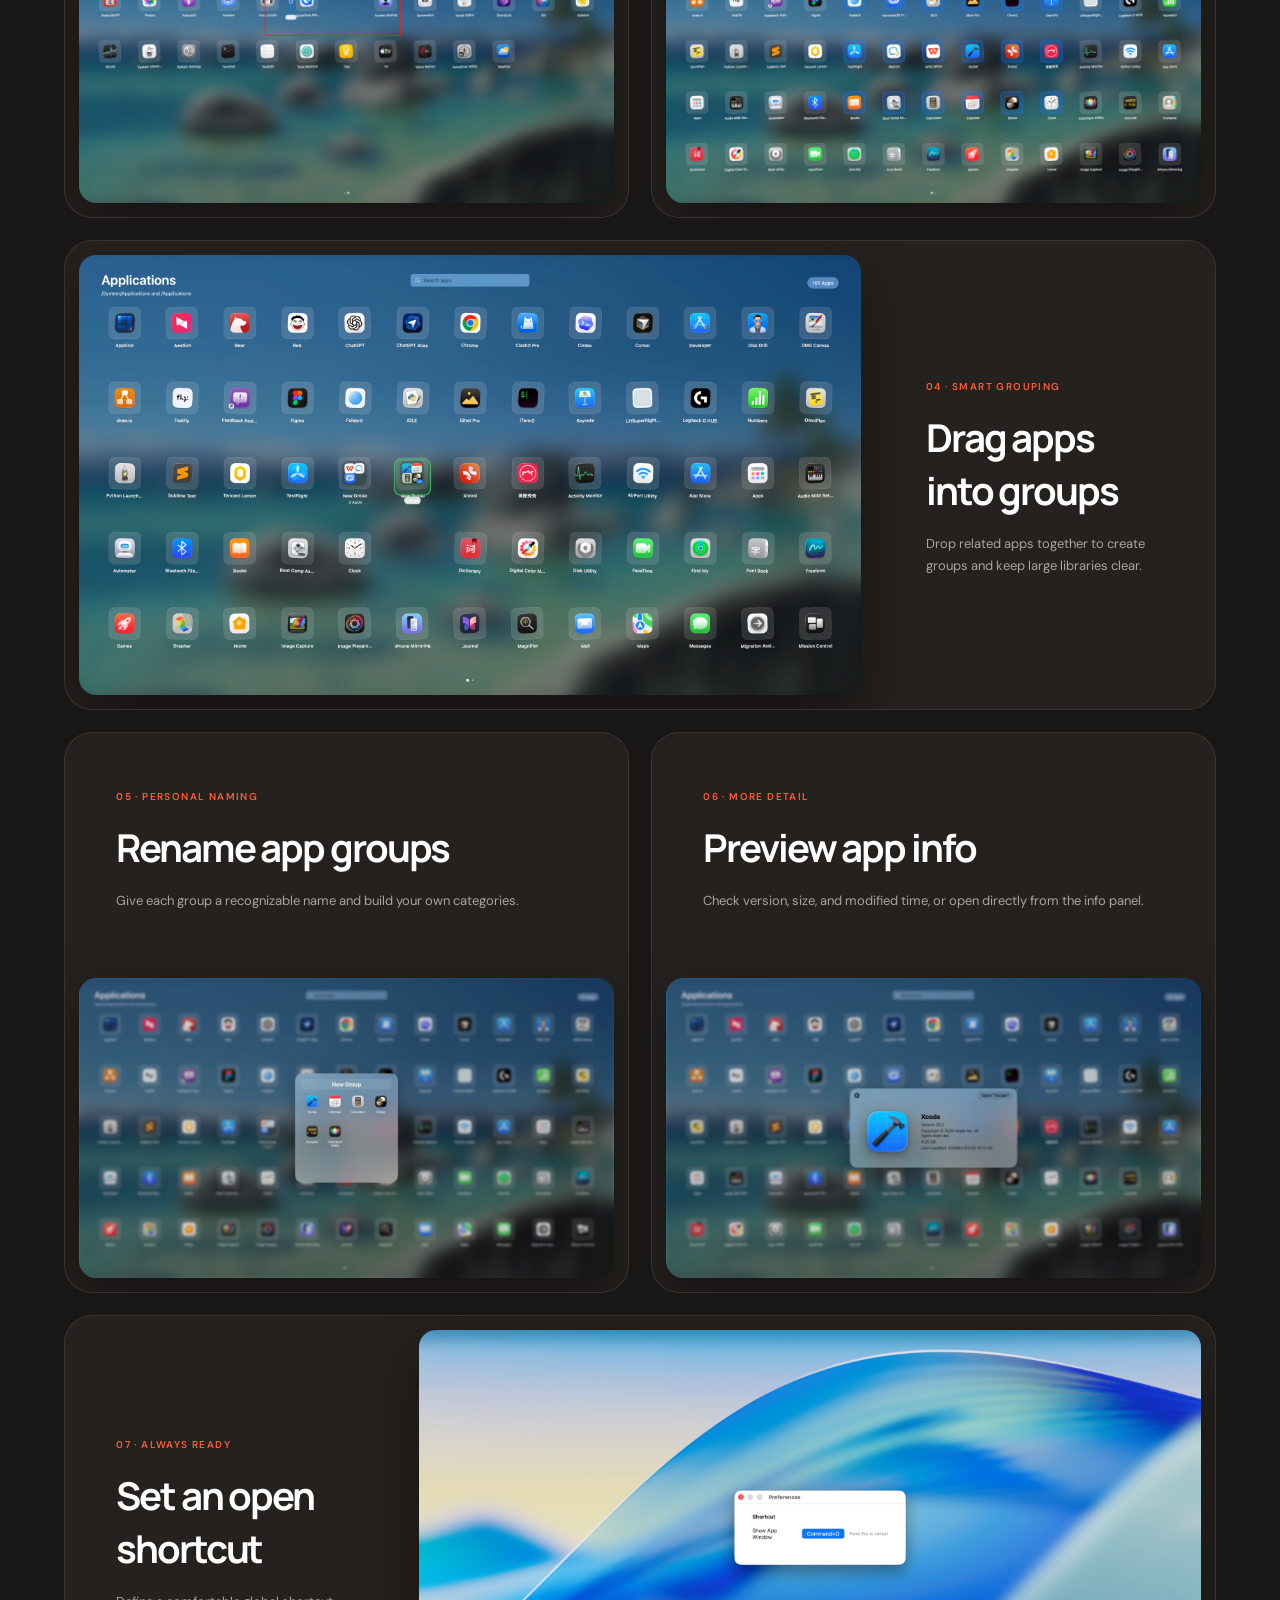
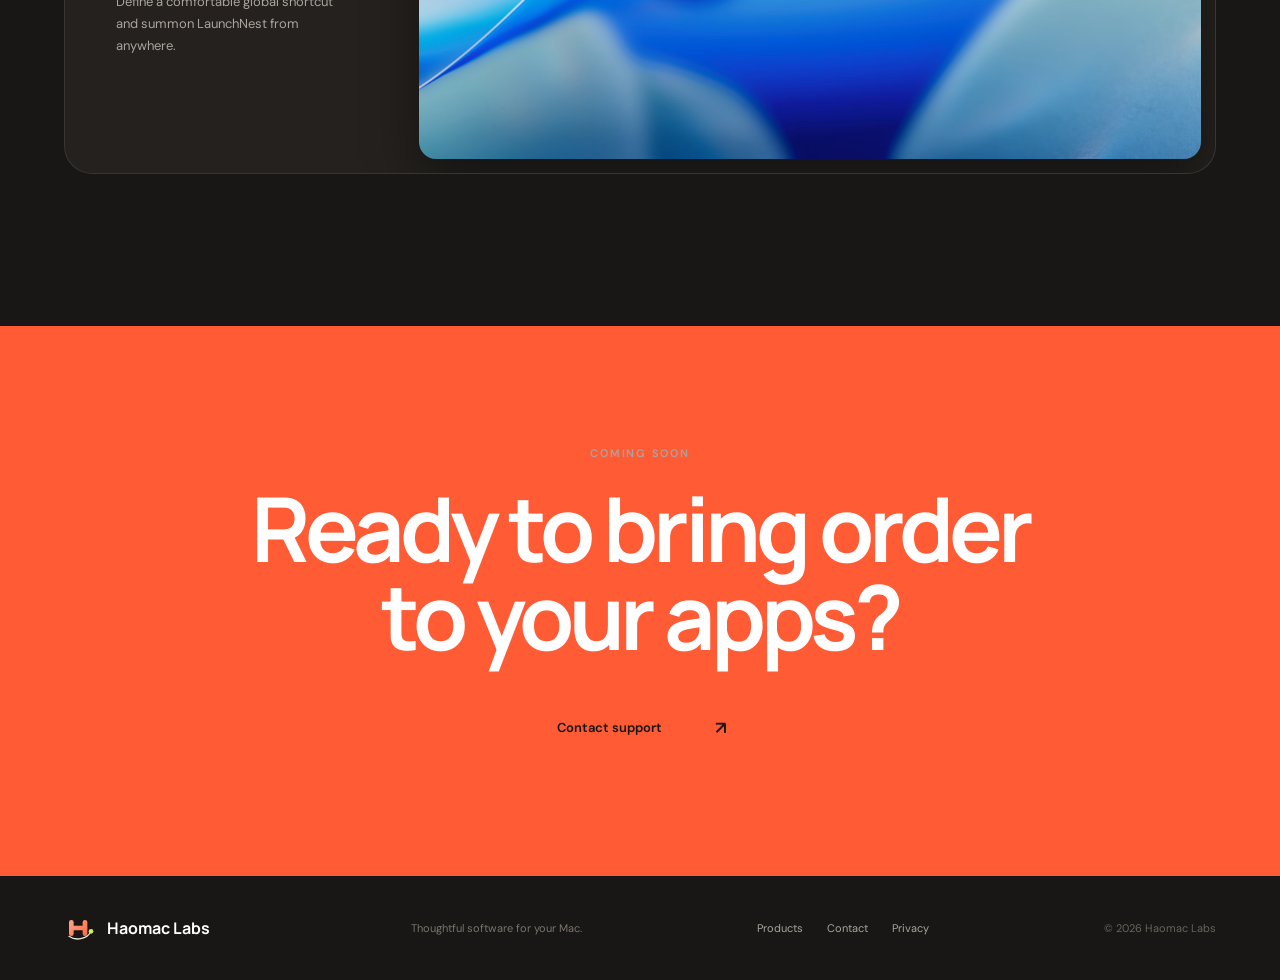
==== commit 251fb50b: "[feat] 添加多语言支持" ====
--- a/launch-nest.html
+++ b/launch-nest.html
@@ -7,6 +7,7 @@
     <title>LaunchNest — Haomac Labs</title>
     <link rel="icon" type="image/svg+xml" href="assets/haomac-labs-favicon.svg" />
     <link rel="stylesheet" href="styles.css" />
+    <script src="i18n.js?v=20260606c" defer></script>
     <script src="product.js" defer></script>
   </head>
   <body class="product-page">
--- a/styles.css
+++ b/styles.css
@@ -19,7 +19,7 @@
   margin: 0;
   color: var(--ink);
   background: var(--paper);
-  font-family: "DM Sans", sans-serif;
+  font-family: "DM Sans", -apple-system, BlinkMacSystemFont, "Segoe UI", sans-serif;
   -webkit-font-smoothing: antialiased;
 }
 a { color: inherit; text-decoration: none; }
@@ -46,6 +46,28 @@
 .site-nav > a:hover { opacity: 1; }
 .nav-pill { padding: 12px 20px; border: 1px solid #ffffff52; border-radius: 30px; }
 .menu-button { display: none; }
+.language-switcher { display: inline-flex; align-items: center; }
+.language-switcher select {
+  max-width: 150px;
+  padding: 10px 30px 10px 13px;
+  border: 1px solid #ffffff34;
+  border-radius: 999px;
+  color: inherit;
+  background: #ffffff12;
+  outline: 0;
+  cursor: pointer;
+}
+.language-switcher option { color: var(--ink); background: var(--paper-light); }
+:root[dir="rtl"] body { direction: rtl; }
+:root[dir="rtl"] .hero-actions,
+:root[dir="rtl"] .site-nav,
+:root[dir="rtl"] .footer-links,
+:root[dir="rtl"] .brand,
+:root[dir="rtl"] .scroll-hint { direction: rtl; }
+:root[dir="rtl"] .hero-art { right: auto; left: -2vw; transform: scaleX(-1); }
+:root[dir="rtl"] h1,
+:root[dir="rtl"] h2,
+:root[dir="rtl"] h3 { letter-spacing: 0; }
 
 .hero {
   position: relative;
@@ -64,6 +86,30 @@
 .eyebrow.light { color: #aaa49d; }
 h1, h2, h3 { margin: 0; font-family: "Manrope", sans-serif; letter-spacing: -.055em; }
 h1 { font-size: clamp(64px, 7.4vw, 112px); line-height: .94; font-weight: 700; }
+:root[lang^="zh"] h1,
+:root[lang^="zh"] h2,
+:root[lang^="zh"] h3,
+:root[lang="ja"] h1,
+:root[lang="ja"] h2,
+:root[lang="ja"] h3,
+:root[lang="ko"] h1,
+:root[lang="ko"] h2,
+:root[lang="ko"] h3,
+:root[lang="ar"] h1,
+:root[lang="ar"] h2,
+:root[lang="ar"] h3 {
+  font-family: -apple-system, BlinkMacSystemFont, "PingFang SC", "Hiragino Sans", "Hiragino Kaku Gothic ProN", "Yu Gothic", "Noto Sans CJK SC", "Noto Sans Arabic", sans-serif;
+  letter-spacing: 0;
+  line-height: 1.08;
+}
+:root[lang^="zh"] h1,
+:root[lang="ja"] h1,
+:root[lang="ko"] h1,
+:root[lang="ar"] h1 { font-weight: 800; }
+:root[lang^="zh"] h1,
+:root[lang="ja"] h1,
+:root[lang="ko"] h1,
+:root[lang="ar"] h1 { font-size: clamp(56px, 6.4vw, 96px); }
 .hero-intro { width: min(480px, 100%); margin: 34px 0 40px; color: #b7b1aa; font-size: 17px; line-height: 1.7; }
 .hero-actions { display: flex; align-items: center; gap: 30px; }
 .button { display: inline-flex; align-items: center; justify-content: space-between; min-width: 210px; padding: 16px 18px 16px 22px; border-radius: 100px; font-size: 13px; font-weight: 600; transition: transform .25s, background .25s; }
@@ -101,6 +147,22 @@
 .section { padding: 130px 5vw; }
 .section-heading { display: grid; grid-template-columns: 1fr 350px; align-items: end; gap: 60px; margin-bottom: 72px; }
 .section-heading h2, .newsletter-section h2 { font-size: clamp(48px, 5.4vw, 80px); line-height: 1.02; }
+:root[lang^="zh"] .section-heading h2,
+:root[lang="ja"] .section-heading h2,
+:root[lang="ko"] .section-heading h2,
+:root[lang="ar"] .section-heading h2,
+:root[lang^="zh"] .newsletter-section h2,
+:root[lang="ja"] .newsletter-section h2,
+:root[lang="ko"] .newsletter-section h2,
+:root[lang="ar"] .newsletter-section h2 { line-height: 1.12; }
+:root[lang^="zh"] .section-heading h2,
+:root[lang="ja"] .section-heading h2,
+:root[lang="ko"] .section-heading h2,
+:root[lang="ar"] .section-heading h2,
+:root[lang^="zh"] .newsletter-section h2,
+:root[lang="ja"] .newsletter-section h2,
+:root[lang="ko"] .newsletter-section h2,
+:root[lang="ar"] .newsletter-section h2 { font-size: clamp(42px, 4.6vw, 68px); }
 .section-heading > p { margin: 0; color: #6b655d; font-size: 15px; line-height: 1.7; }
 .product-grid { display: grid; grid-template-columns: repeat(3, 1fr); gap: 18px; }
 .product-card { min-height: 445px; padding: 24px; display: flex; flex-direction: column; justify-content: space-between; border: 1px solid var(--line); border-radius: var(--radius); background: var(--paper-light); transition: transform .3s, box-shadow .3s; }
@@ -110,6 +172,21 @@
 .product-icon { width: 90px; height: 90px; border-radius: 20px; box-shadow: 0 12px 30px #342b2333; }
 .product-status { padding: 7px 11px; color: #5e574e; border: 1px solid var(--line); border-radius: 30px; font-size: 9px; letter-spacing: .12em; text-transform: uppercase; }
 .product-category { margin: 0 0 12px; color: #8b847b; font-size: 10px; letter-spacing: .12em; text-transform: uppercase; }
+:root[lang^="zh"] .eyebrow,
+:root[lang^="zh"] .product-status,
+:root[lang^="zh"] .product-category,
+:root[lang="ja"] .eyebrow,
+:root[lang="ja"] .product-status,
+:root[lang="ja"] .product-category,
+:root[lang="ko"] .eyebrow,
+:root[lang="ko"] .product-status,
+:root[lang="ko"] .product-category,
+:root[lang="ar"] .eyebrow,
+:root[lang="ar"] .product-status,
+:root[lang="ar"] .product-category {
+  letter-spacing: .04em;
+  text-transform: none;
+}
 .product-name { font-size: 34px; }
 .product-description { margin: 14px 0 0; color: #726b62; font-size: 14px; line-height: 1.65; }
 .product-link { padding-top: 18px; display: flex; justify-content: space-between; border-top: 1px solid var(--line); font-size: 12px; font-weight: 600; }
@@ -118,6 +195,14 @@
 .feature-section { min-height: 760px; padding: 115px 5vw; display: grid; grid-template-columns: .8fr 1.2fr; align-items: center; gap: 6vw; overflow: hidden; color: white; background: #ff5b35; }
 .feature-copy { position: relative; z-index: 2; }
 .feature-copy h2, .about-copy h2 { font-size: clamp(55px, 6.7vw, 96px); line-height: .98; }
+:root[lang^="zh"] .feature-copy h2,
+:root[lang="ja"] .feature-copy h2,
+:root[lang="ko"] .feature-copy h2,
+:root[lang="ar"] .feature-copy h2,
+:root[lang^="zh"] .about-copy h2,
+:root[lang="ja"] .about-copy h2,
+:root[lang="ko"] .about-copy h2,
+:root[lang="ar"] .about-copy h2 { font-size: clamp(46px, 5.5vw, 78px); line-height: 1.12; }
 .feature-copy > p:not(.eyebrow), .about-copy > p:not(.eyebrow) { margin: 30px 0; color: #522014c7; font-size: 15px; line-height: 1.75; }
 .feature-list { margin: 0 0 36px; padding: 0; list-style: none; border-top: 1px solid #6627173b; }
 .feature-list li { padding: 13px 0; display: flex; gap: 25px; border-bottom: 1px solid #6627173b; font-size: 13px; }
@@ -167,6 +252,10 @@
 .screenshot-frame img { width: 100%; height: auto; display: block; border-radius: 17px; box-shadow: 0 25px 55px #0006; }
 .product-cta { padding: 120px 5vw; display: flex; flex-direction: column; align-items: center; color: white; background: var(--orange); text-align: center; }
 .product-cta h2 { margin-bottom: 40px; font-size: clamp(50px, 7vw, 100px); line-height: .98; }
+:root[lang^="zh"] .product-cta h2,
+:root[lang="ja"] .product-cta h2,
+:root[lang="ko"] .product-cta h2,
+:root[lang="ar"] .product-cta h2 { font-size: clamp(44px, 5.8vw, 78px); line-height: 1.12; }
 .legal-page { min-height: 100vh; color: white; background: #191715; }
 .legal-content { width: min(760px, calc(100% - 40px)); margin: 0 auto; padding: 90px 0; }
 .legal-content .eyebrow { margin-top: 90px; }
@@ -245,6 +334,7 @@
   .site-nav { position: fixed; inset: 0; padding: 120px 25px; display: none; flex-direction: column; align-items: start; gap: 30px; background: #191715f5; backdrop-filter: blur(15px); font: 600 32px/1 "Manrope"; }
   .site-nav.open { display: flex; }
   .nav-pill { padding: 0; border: 0; }
+  .language-switcher select { max-width: 220px; padding: 11px 36px 11px 14px; font-size: 16px; }
   .hero { min-height: 700px; height: auto; max-height: none; padding: 135px 20px 80px; }
   .hero-copy { width: 100%; }
   h1 { font-size: clamp(54px, 15vw, 70px); }
